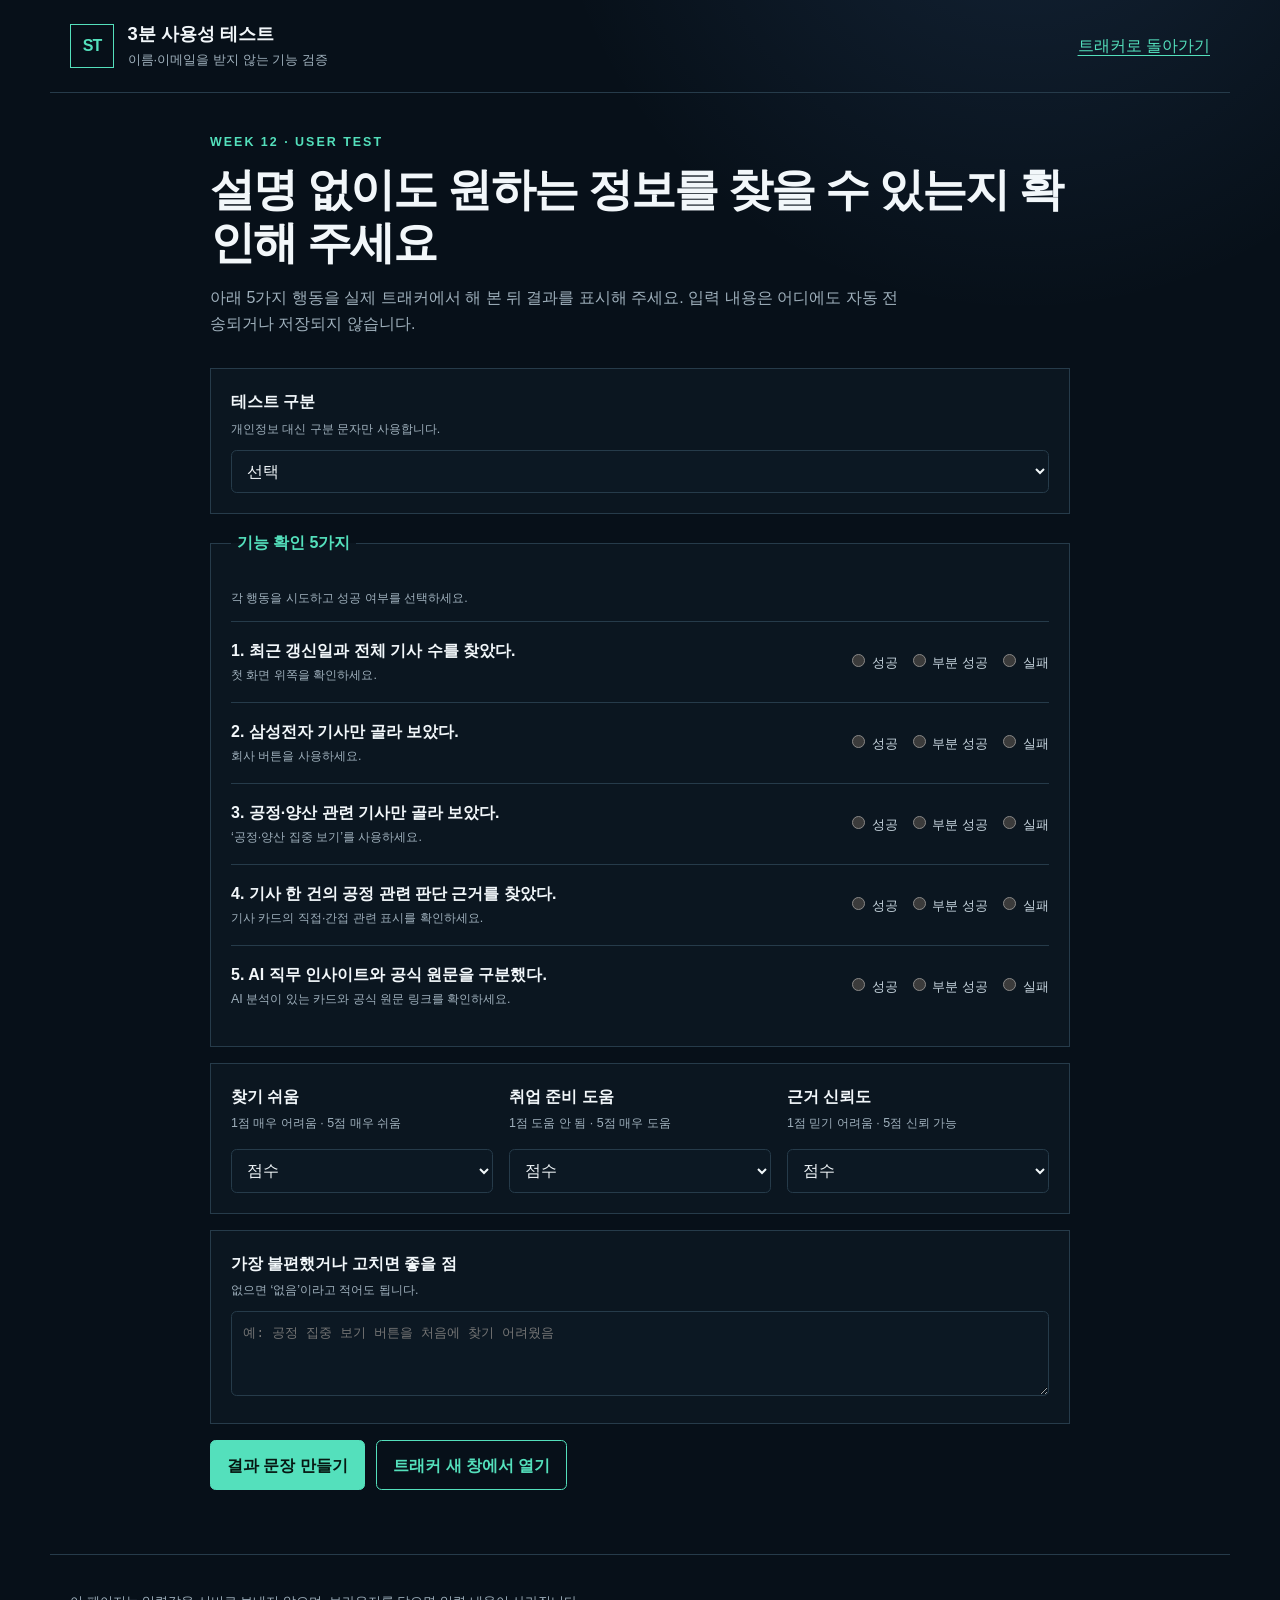
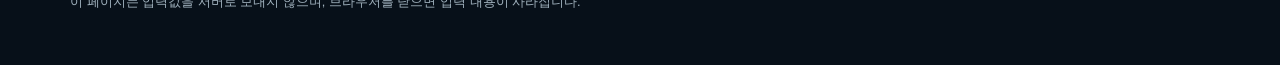
==== docs/tester.html @ a2136b30 "Add privacy-safe usability tester kit" ====
<!doctype html>
<html lang="ko">
  <head>
    <meta charset="utf-8" />
    <meta name="viewport" content="width=device-width, initial-scale=1" />
    <meta name="description" content="반도체 기술동향 트래커의 개인정보 없는 사용성 테스트입니다." />
    <title>3분 사용성 테스트 | 반도체 기술동향 트래커</title>
    <link rel="stylesheet" href="styles.css" />
    <script src="tester.js" defer></script>
  </head>
  <body>
    <header class="topbar">
      <a class="brand tester-brand" href="index.html" aria-label="트래커로 돌아가기">
        <span class="brand-mark" aria-hidden="true">ST</span>
        <div>
          <h1>3분 사용성 테스트</h1>
          <p>이름·이메일을 받지 않는 기능 검증</p>
        </div>
      </a>
      <a class="back-link" href="index.html">트래커로 돌아가기</a>
    </header>

    <main class="tester-main">
      <section class="tester-intro">
        <p class="eyebrow">WEEK 12 · USER TEST</p>
        <h2>설명 없이도 원하는 정보를 찾을 수 있는지 확인해 주세요</h2>
        <p>아래 5가지 행동을 실제 트래커에서 해 본 뒤 결과를 표시해 주세요. 입력 내용은 어디에도 자동 전송되거나 저장되지 않습니다.</p>
      </section>

      <form id="tester-form" class="tester-form">
        <section class="tester-panel">
          <label for="tester-code"><strong>테스트 구분</strong><span>개인정보 대신 구분 문자만 사용합니다.</span></label>
          <select id="tester-code" name="testerCode" required>
            <option value="">선택</option>
            <option>테스터 A</option><option>테스터 B</option><option>테스터 C</option><option>추가 테스터</option>
          </select>
        </section>

        <fieldset class="tester-panel task-list">
          <legend>기능 확인 5가지</legend>
          <p class="panel-help">각 행동을 시도하고 성공 여부를 선택하세요.</p>
          <div class="test-task" data-task="1">
            <p><strong>1. 최근 갱신일과 전체 기사 수를 찾았다.</strong><span>첫 화면 위쪽을 확인하세요.</span></p>
            <div class="task-options"><label><input type="radio" name="task1" value="성공" required /> 성공</label><label><input type="radio" name="task1" value="부분 성공" /> 부분 성공</label><label><input type="radio" name="task1" value="실패" /> 실패</label></div>
          </div>
          <div class="test-task" data-task="2">
            <p><strong>2. 삼성전자 기사만 골라 보았다.</strong><span>회사 버튼을 사용하세요.</span></p>
            <div class="task-options"><label><input type="radio" name="task2" value="성공" required /> 성공</label><label><input type="radio" name="task2" value="부분 성공" /> 부분 성공</label><label><input type="radio" name="task2" value="실패" /> 실패</label></div>
          </div>
          <div class="test-task" data-task="3">
            <p><strong>3. 공정·양산 관련 기사만 골라 보았다.</strong><span>‘공정·양산 집중 보기’를 사용하세요.</span></p>
            <div class="task-options"><label><input type="radio" name="task3" value="성공" required /> 성공</label><label><input type="radio" name="task3" value="부분 성공" /> 부분 성공</label><label><input type="radio" name="task3" value="실패" /> 실패</label></div>
          </div>
          <div class="test-task" data-task="4">
            <p><strong>4. 기사 한 건의 공정 관련 판단 근거를 찾았다.</strong><span>기사 카드의 직접·간접 관련 표시를 확인하세요.</span></p>
            <div class="task-options"><label><input type="radio" name="task4" value="성공" required /> 성공</label><label><input type="radio" name="task4" value="부분 성공" /> 부분 성공</label><label><input type="radio" name="task4" value="실패" /> 실패</label></div>
          </div>
          <div class="test-task" data-task="5">
            <p><strong>5. AI 직무 인사이트와 공식 원문을 구분했다.</strong><span>AI 분석이 있는 카드와 공식 원문 링크를 확인하세요.</span></p>
            <div class="task-options"><label><input type="radio" name="task5" value="성공" required /> 성공</label><label><input type="radio" name="task5" value="부분 성공" /> 부분 성공</label><label><input type="radio" name="task5" value="실패" /> 실패</label></div>
          </div>
        </fieldset>

        <section class="tester-panel rating-grid">
          <label><strong>찾기 쉬움</strong><span>1점 매우 어려움 · 5점 매우 쉬움</span><select name="ease" required><option value="">점수</option><option>1</option><option>2</option><option>3</option><option>4</option><option>5</option></select></label>
          <label><strong>취업 준비 도움</strong><span>1점 도움 안 됨 · 5점 매우 도움</span><select name="usefulness" required><option value="">점수</option><option>1</option><option>2</option><option>3</option><option>4</option><option>5</option></select></label>
          <label><strong>근거 신뢰도</strong><span>1점 믿기 어려움 · 5점 신뢰 가능</span><select name="trust" required><option value="">점수</option><option>1</option><option>2</option><option>3</option><option>4</option><option>5</option></select></label>
        </section>

        <section class="tester-panel">
          <label for="feedback-note"><strong>가장 불편했거나 고치면 좋을 점</strong><span>없으면 ‘없음’이라고 적어도 됩니다.</span></label>
          <textarea id="feedback-note" name="note" rows="4" required placeholder="예: 공정 집중 보기 버튼을 처음에 찾기 어려웠음"></textarea>
        </section>

        <div class="tester-actions">
          <button class="tester-primary" type="submit">결과 문장 만들기</button>
          <a class="tester-secondary" href="index.html" target="_blank" rel="noopener">트래커 새 창에서 열기</a>
        </div>
      </form>

      <section class="tester-result" id="tester-result" hidden aria-live="polite">
        <div><h2>테스트 결과</h2><p>아래 문장을 프로젝트 담당자에게 전달하면 됩니다.</p></div>
        <pre id="feedback-output"></pre>
        <button class="tester-primary" id="copy-feedback" type="button">결과 복사</button>
        <p id="copy-status" class="copy-status"></p>
      </section>
    </main>

    <footer><p>이 페이지는 입력값을 서버로 보내지 않으며, 브라우저를 닫으면 입력 내용이 사라집니다.</p></footer>
  </body>
</html>
---- docs/styles.css ----
:root {
  color-scheme: dark;
  --bg: #071019;
  --surface: #0c1823;
  --surface-2: #122331;
  --line: #263b4a;
  --text: #f2f7fa;
  --muted: #9fb0bc;
  --accent: #54e0bc;
  --accent-2: #6aa9ff;
  --max: 1180px;
}

* { box-sizing: border-box; }

body {
  margin: 0;
  min-width: 320px;
  background:
    radial-gradient(circle at 80% -10%, rgba(106, 169, 255, 0.13), transparent 30rem),
    var(--bg);
  color: var(--text);
  font-family: "Pretendard", "Noto Sans KR", "Malgun Gothic", sans-serif;
  font-size: 16px;
  line-height: 1.6;
}

button, input, select { font: inherit; }

.topbar {
  display: flex;
  align-items: center;
  justify-content: space-between;
  gap: 1.5rem;
  max-width: var(--max);
  margin: 0 auto;
  padding: 1.4rem 1.25rem;
  border-bottom: 1px solid var(--line);
}

.brand { display: flex; align-items: center; gap: 0.85rem; }
.brand-mark {
  display: grid;
  width: 2.75rem;
  height: 2.75rem;
  place-items: center;
  border: 1px solid var(--accent);
  color: var(--accent);
  font-weight: 800;
  letter-spacing: -0.06em;
}
.brand h1 { margin: 0; font-size: 1.15rem; line-height: 1.3; }
.brand p, .updated { margin: 0.15rem 0 0; color: var(--muted); font-size: 0.82rem; }

main { max-width: var(--max); margin: 0 auto; padding: 2.5rem 1.25rem 4rem; }
.overview { display: flex; justify-content: space-between; gap: 2rem; align-items: end; }
.eyebrow { margin: 0 0 0.65rem; color: var(--accent); font-size: 0.78rem; font-weight: 800; letter-spacing: 0.16em; }
.overview h2 { max-width: 700px; margin: 0; font-size: clamp(1.8rem, 4vw, 3.5rem); line-height: 1.12; letter-spacing: -0.045em; }
.overview-copy { max-width: 660px; margin: 1rem 0 0; color: var(--muted); }
.metrics { display: flex; border: 1px solid var(--line); background: rgba(12, 24, 35, 0.75); }
.metric { min-width: 7.5rem; padding: 1rem 1.25rem; }
.metric + .metric { border-left: 1px solid var(--line); }
.metric strong { display: block; color: var(--accent); font-size: 1.7rem; line-height: 1; }
.metric span { display: block; margin-top: 0.5rem; color: var(--muted); font-size: 0.82rem; }

.trend-board {
  margin-top: 2.5rem;
  padding: 1.4rem;
  border: 1px solid var(--line);
  background: linear-gradient(145deg, rgba(18, 35, 49, 0.92), rgba(7, 16, 25, 0.82));
}
.trend-heading { display: flex; align-items: end; justify-content: space-between; gap: 1rem; }
.trend-heading h2 { margin: 0; font-size: clamp(1.35rem, 3vw, 2rem); letter-spacing: -0.035em; }
.trend-copy { margin: 0.5rem 0 0; color: var(--muted); font-size: 0.9rem; }
.trend-period-tabs { display: flex; gap: 0.35rem; }
.trend-period-tabs button {
  min-width: 3.5rem;
  padding: 0.45rem 0.75rem;
  border: 1px solid var(--line);
  border-radius: 999px;
  background: transparent;
  color: var(--muted);
  cursor: pointer;
}
.trend-period-tabs button:hover, .trend-period-tabs button:focus-visible, .trend-period-tabs button.active {
  border-color: var(--accent);
  background: rgba(84, 224, 188, 0.1);
  color: var(--text);
}
.trend-metrics { display: grid; grid-template-columns: repeat(3, 1fr); margin-top: 1.25rem; border-block: 1px solid var(--line); }
.trend-metrics div { padding: 0.8rem 1rem; }
.trend-metrics div + div { border-left: 1px solid var(--line); }
.trend-metrics strong { color: var(--accent); font-size: 1.45rem; }
.trend-metrics span { margin-left: 0.5rem; color: var(--muted); font-size: 0.78rem; }
.trend-columns { display: grid; grid-template-columns: repeat(3, minmax(0, 1fr)); gap: 0.8rem; margin-top: 1rem; }
.trend-panel { padding: 1rem; border: 1px solid var(--line); background: rgba(7, 16, 25, 0.52); }
.trend-panel h3, .momentum-panel h3 { margin: 0 0 0.8rem; font-size: 0.95rem; }
.trend-panel ol, .momentum-panel ul { margin: 0; padding: 0; list-style: none; }
.trend-panel li + li { margin-top: 0.7rem; }
.rank-label { display: flex; justify-content: space-between; gap: 0.7rem; color: #dce7ed; font-size: 0.78rem; }
.rank-label strong { flex: 0 0 auto; color: var(--muted); }
.rank-bar { display: block; height: 0.22rem; margin-top: 0.3rem; overflow: hidden; border-radius: 999px; background: #1e3443; }
.rank-bar i { display: block; height: 100%; border-radius: inherit; background: linear-gradient(90deg, var(--accent), var(--accent-2)); }
.trend-empty { color: var(--muted); font-size: 0.76rem; }
.momentum-panel {
  display: grid;
  grid-template-columns: minmax(12rem, 0.7fr) 2fr;
  gap: 1rem;
  margin-top: 0.8rem;
  padding: 1rem;
  border-left: 3px solid var(--accent-2);
  background: rgba(106, 169, 255, 0.07);
}
.momentum-kicker { margin: 0 0 0.25rem; color: var(--accent-2); font-size: 0.68rem; font-weight: 800; letter-spacing: 0.12em; }
.momentum-groups { display: grid; grid-template-columns: repeat(2, minmax(0, 1fr)); gap: 1rem; }
.momentum-groups > div > strong { display: block; margin-bottom: 0.4rem; color: var(--muted); font-size: 0.74rem; }
.momentum-groups li { display: flex; justify-content: space-between; gap: 0.5rem; font-size: 0.76rem; }
.momentum-groups li + li { margin-top: 0.25rem; }
.momentum-groups li strong { color: var(--accent); }
.trend-methodology { margin: 0.8rem 0 0; color: var(--muted); font-size: 0.7rem; }
.monthly-ai-report { margin-top: 1rem; padding: 1rem; border: 1px solid rgba(84, 224, 188, 0.5); background: rgba(84, 224, 188, 0.05); }
.monthly-report-heading { display: flex; align-items: start; justify-content: space-between; gap: 1rem; }
.monthly-report-heading h3 { margin: 0; font-size: 1.05rem; }
.monthly-report-heading > span { color: var(--muted); font-size: 0.68rem; }
.monthly-report-summary { margin: 0.7rem 0; color: #dce7ed; font-size: 0.85rem; }
.process-focus-button { margin: 0 0 0.8rem; padding: 0.55rem 0.8rem; border: 1px solid var(--accent); border-radius: 0.35rem; background: rgba(84, 224, 188, 0.1); color: var(--accent); cursor: pointer; }
.process-focus-button:hover, .process-focus-button:focus-visible { background: rgba(84, 224, 188, 0.2); color: var(--text); }
.monthly-report-grid { display: grid; grid-template-columns: repeat(3, minmax(0, 1fr)); gap: 0.7rem; }
.monthly-report-grid > section { padding: 0.75rem; border: 1px solid var(--line); background: rgba(7, 16, 25, 0.45); }
.monthly-report-grid h4 { margin: 0 0 0.55rem; color: var(--accent); font-size: 0.8rem; }
.monthly-report-grid article + article { margin-top: 0.7rem; padding-top: 0.7rem; border-top: 1px solid var(--line); }
.monthly-report-grid article > strong { display: block; font-size: 0.78rem; }
.monthly-report-grid article > span { display: block; margin-top: 0.45rem; color: var(--muted); font-size: 0.67rem; font-weight: 700; }
.monthly-report-grid p, .monthly-report-grid ul { margin: 0.25rem 0; font-size: 0.73rem; }
.evidence-chips { display: flex; gap: 0.25rem; }
.evidence-chips span { padding: 0.08rem 0.3rem; border: 1px solid var(--accent-2); color: #9ac2ff; font-size: 0.6rem; }
.monthly-evidence { margin-top: 0.7rem; border-top: 1px solid var(--line); }
.monthly-evidence summary { padding-top: 0.6rem; color: var(--muted); font-size: 0.7rem; cursor: pointer; }
.monthly-evidence p, .monthly-evidence li { margin: 0.35rem 0; color: var(--muted); font-size: 0.68rem; }
.monthly-evidence a { color: var(--accent-2); }
.company-trend-panel { margin-top: 0.8rem; padding: 1rem; border: 1px solid var(--line); background: rgba(7, 16, 25, 0.52); }
.company-trend-panel h3 { margin: 0; font-size: 0.95rem; }
.company-trend-panel > div:first-child > p:last-child { margin: 0.35rem 0 0; color: var(--muted); font-size: 0.76rem; }
.company-profile-list { display: grid; grid-template-columns: repeat(3, minmax(0, 1fr)); gap: 0.65rem; margin-top: 0.8rem; }
.company-profile {
  display: grid;
  gap: 0.35rem;
  min-width: 0;
  padding: 0.75rem;
  border: 1px solid var(--line);
  background: var(--surface);
  color: var(--text);
  text-align: left;
  cursor: pointer;
}
.company-profile:hover, .company-profile:focus-visible { border-color: var(--accent); background: rgba(84, 224, 188, 0.07); }
.profile-title { display: flex; align-items: center; justify-content: space-between; gap: 0.5rem; }
.profile-title strong { color: var(--accent-2); font-size: 0.8rem; }
.profile-title em { color: var(--accent); font-size: 0.72rem; font-style: normal; }
.profile-label { margin-top: 0.25rem; color: var(--muted); font-size: 0.65rem; font-weight: 700; }
.profile-tags { display: flex; flex-wrap: wrap; gap: 0.25rem; }
.profile-tags > span { padding: 0.12rem 0.32rem; border: 1px solid #345063; color: #c7d5de; font-size: 0.65rem; }
.profile-tags small { color: var(--muted); }
.profile-empty { color: var(--muted); font-size: 0.65rem; }
.subscription {
  display: grid;
  grid-template-columns: minmax(0, 1.5fr) minmax(16rem, 0.8fr);
  gap: 1.5rem;
  align-items: center;
  margin-top: 1rem;
  padding: 1.25rem;
  border: 1px solid rgba(84, 224, 188, 0.55);
  background: linear-gradient(120deg, rgba(84, 224, 188, 0.08), rgba(106, 169, 255, 0.08));
}
.subscription h2 { margin: 0; font-size: clamp(1.15rem, 2.5vw, 1.6rem); letter-spacing: -0.025em; }
.subscription p:not(.eyebrow) { margin: 0.55rem 0 0; color: var(--muted); font-size: 0.82rem; }
.subscription-action { display: grid; gap: 0.5rem; }
.subscription-link {
  display: block;
  padding: 0.75rem 0.9rem;
  border-radius: 0.4rem;
  background: var(--accent);
  color: #071019;
  font-weight: 800;
  text-align: center;
  text-decoration: none;
}
.subscription-link:hover, .subscription-link:focus-visible { background: #91f4da; }
.subscription-action small { color: var(--muted); font-size: 0.68rem; text-align: center; }

.controls { display: flex; justify-content: space-between; gap: 1rem; margin-top: 2.5rem; padding: 1rem 0; border-block: 1px solid var(--line); }
.company-filters { display: flex; flex-wrap: wrap; gap: 0.5rem; }
.filter { padding: 0.55rem 0.9rem; border: 1px solid var(--line); border-radius: 999px; background: transparent; color: var(--muted); cursor: pointer; }
.filter:hover, .filter:focus-visible, .filter.active { border-color: var(--accent); color: var(--text); background: rgba(84, 224, 188, 0.1); }
.search input { width: min(21rem, 100%); padding: 0.65rem 0.85rem; border: 1px solid var(--line); border-radius: 0.4rem; background: var(--surface); color: var(--text); }
.search input:focus { outline: 2px solid var(--accent-2); outline-offset: 2px; }
.language-toggle {
  flex: 0 0 auto;
  padding: 0.65rem 0.85rem;
  border: 1px solid var(--accent);
  border-radius: 0.4rem;
  background: rgba(84, 224, 188, 0.1);
  color: var(--accent);
  cursor: pointer;
}
.language-toggle:hover, .language-toggle:focus-visible {
  background: rgba(84, 224, 188, 0.18);
  color: var(--text);
}
.language-toggle:disabled {
  border-color: var(--line);
  background: transparent;
  color: var(--muted);
  cursor: not-allowed;
}
.filter-panel {
  display: grid;
  grid-template-columns: minmax(0, 1fr) auto;
  gap: 1rem;
  padding: 1rem;
  border: 1px solid var(--line);
  border-top: 0;
  background: rgba(12, 24, 35, 0.62);
}
.filter-group { display: flex; align-items: center; gap: 0.8rem; }
.filter-label, .select-grid label span {
  color: var(--muted);
  font-size: 0.78rem;
  font-weight: 700;
}
.importance-group { grid-column: 1 / -1; }
.importance-filters { display: flex; flex-wrap: wrap; gap: 0.45rem; }
.select-grid {
  display: grid;
  grid-template-columns: repeat(4, minmax(0, 1fr));
  gap: 0.75rem;
}
.select-grid label { display: grid; gap: 0.35rem; }
.select-grid select {
  min-width: 0;
  padding: 0.62rem 2rem 0.62rem 0.7rem;
  border: 1px solid var(--line);
  border-radius: 0.4rem;
  background: var(--surface);
  color: var(--text);
}
.select-grid select:focus { outline: 2px solid var(--accent-2); outline-offset: 2px; }
.filter-actions { display: flex; align-self: end; gap: 0.55rem; }
.process-focus-toggle {
  padding: 0.62rem 0.8rem;
  border: 1px solid var(--accent);
  border-radius: 0.4rem;
  background: rgba(84, 224, 188, 0.1);
  color: var(--accent);
  font-weight: 700;
  cursor: pointer;
}
.process-focus-toggle:hover, .process-focus-toggle:focus-visible, .process-focus-toggle.active {
  background: var(--accent);
  color: #061712;
}
.reset-button {
  align-self: end;
  padding: 0.62rem 0.8rem;
  border: 1px solid var(--line);
  border-radius: 0.4rem;
  background: transparent;
  color: var(--muted);
  cursor: pointer;
}
.reset-button:hover, .reset-button:focus-visible { border-color: var(--accent); color: var(--text); }
.result-line { margin: 1.25rem 0; color: var(--muted); font-size: 0.9rem; }

.article-grid { display: grid; grid-template-columns: repeat(2, minmax(0, 1fr)); gap: 1rem; }
.article-card { display: flex; flex-direction: column; min-height: 15rem; padding: 1.3rem; border: 1px solid var(--line); background: linear-gradient(145deg, var(--surface), rgba(12, 24, 35, 0.55)); }
.article-card:has(.ai-analysis[open]) { grid-column: 1 / -1; }
.card-meta { display: flex; justify-content: space-between; gap: 1rem; color: var(--muted); font-size: 0.8rem; }
.company { color: var(--accent-2); font-weight: 700; }
.article-card h2 { margin: 1rem 0 0.8rem; font-size: 1.15rem; line-height: 1.45; letter-spacing: -0.02em; }
.original-title { margin: -0.35rem 0 0.8rem; color: var(--muted); font-size: 0.72rem; line-height: 1.45; }
.translated-summary {
  display: -webkit-box;
  margin: 0 0 0.8rem;
  overflow: hidden;
  color: #c7d5de;
  font-size: 0.84rem;
  -webkit-box-orient: vertical;
  -webkit-line-clamp: 3;
}
.classification { display: flex; flex-wrap: wrap; gap: 0.35rem; }
.badge { padding: 0.16rem 0.45rem; border-radius: 0.25rem; font-size: 0.7rem; font-weight: 700; }
.badge.relevance.high { background: rgba(84, 224, 188, 0.16); color: var(--accent); }
.badge.relevance.context { background: rgba(159, 176, 188, 0.12); color: var(--muted); }
.badge.job { background: rgba(106, 169, 255, 0.15); color: #9ac2ff; }
.badge.domain { border: 1px solid #345063; color: #c7d5de; }
.badge.signal { background: rgba(190, 133, 255, 0.12); color: #d5b7f8; }
.badge.technology { border: 1px solid rgba(84, 224, 188, 0.45); color: #9cf2dc; }
.process-fit-panel {
  display: flex;
  align-items: flex-start;
  gap: 0.55rem;
  margin-top: 0.8rem;
  padding: 0.62rem 0.7rem;
  border-left: 2px solid var(--line);
  background: rgba(7, 16, 25, 0.46);
}
.process-fit-panel.direct { border-left-color: var(--accent); }
.process-fit-panel.indirect { border-left-color: #9ac2ff; }
.badge.process-fit { flex: 0 0 auto; white-space: nowrap; }
.badge.process-fit.direct { background: rgba(84, 224, 188, 0.16); color: var(--accent); }
.badge.process-fit.indirect { background: rgba(106, 169, 255, 0.15); color: #9ac2ff; }
.badge.process-fit.background { background: rgba(159, 176, 188, 0.12); color: var(--muted); }
.process-fit-copy { color: #c7d5de; font-size: 0.75rem; line-height: 1.45; }
.keywords { display: flex; flex-wrap: wrap; gap: 0.4rem; margin-top: auto; padding-top: 1rem; }
.keyword { padding: 0.2rem 0.5rem; border: 1px solid #345063; color: #c7d5de; font-size: 0.75rem; }
.source-link { align-self: flex-start; margin-top: 1rem; color: var(--accent); text-underline-offset: 0.25rem; }
.source-link:hover { color: #91f4da; }
.ai-analysis { margin-top: 1rem; border: 1px solid #345063; background: rgba(7, 16, 25, 0.55); }
.ai-analysis > summary, .evidence-details > summary {
  padding: 0.7rem 0.85rem;
  color: var(--accent);
  font-weight: 700;
  cursor: pointer;
}
.ai-analysis > summary:hover, .ai-analysis > summary:focus-visible { background: rgba(84, 224, 188, 0.08); }
.analysis-body { padding: 0 0.85rem 0.9rem; }
.analysis-notice { display: flex; flex-wrap: wrap; justify-content: space-between; gap: 0.4rem; padding: 0.55rem 0; border-block: 1px solid var(--line); color: var(--muted); font-size: 0.7rem; }
.analysis-summary { color: #dce7ed; font-size: 0.87rem; }
.technology-signals { display: flex; flex-wrap: wrap; gap: 0.35rem; }
.role-insights h3, .analysis-section h3 { margin: 1rem 0 0.5rem; font-size: 0.9rem; }
.role-insights { display: grid; grid-template-columns: repeat(2, minmax(0, 1fr)); gap: 0.65rem; }
.role-insights > h3 { grid-column: 1 / -1; }
.role-insight { margin-top: 0.65rem; padding: 0.75rem; border-left: 2px solid var(--accent-2); background: rgba(18, 35, 49, 0.65); }
.role-insight h4 { margin: 0; color: #9ac2ff; font-size: 0.85rem; }
.role-insight p, .role-insight ul, .analysis-section ul, .evidence-details ul { margin: 0.35rem 0; font-size: 0.78rem; }
.role-insight strong { display: block; margin-top: 0.55rem; color: #c7d5de; font-size: 0.75rem; }
.role-insight li + li, .analysis-section li + li, .evidence-details li + li { margin-top: 0.35rem; }
.evidence-details { margin-top: 0.8rem; border-top: 1px solid var(--line); }
.evidence-details > summary { padding-inline: 0; color: #c7d5de; font-size: 0.78rem; }
.evidence-details small, .analysis-section small { display: block; margin-top: 0.2rem; color: var(--muted); }
.uncertainty { color: var(--muted); }
.ai-disclaimer { margin: 0.9rem 0 0; padding-top: 0.7rem; border-top: 1px solid var(--line); color: var(--muted); font-size: 0.7rem; }
.empty { padding: 4rem 1rem; text-align: center; border: 1px dashed var(--line); color: var(--muted); }
.empty h2 { color: var(--text); font-size: 1.2rem; }
footer { max-width: var(--max); margin: 0 auto; padding: 1.5rem 1.25rem 2.5rem; border-top: 1px solid var(--line); color: var(--muted); font-size: 0.8rem; }
.footer-link, .back-link { color: var(--accent); text-underline-offset: 0.25rem; }
.tester-brand { color: inherit; text-decoration: none; }
.tester-main { max-width: 900px; }
.tester-intro h2 { margin: 0; font-size: clamp(1.65rem, 4vw, 2.8rem); line-height: 1.18; letter-spacing: -0.04em; }
.tester-intro > p:last-child { max-width: 700px; color: var(--muted); }
.tester-form { display: grid; gap: 1rem; margin-top: 2rem; }
.tester-panel { padding: 1.25rem; border: 1px solid var(--line); background: rgba(12, 24, 35, 0.75); }
.tester-panel > label { display: grid; gap: 0.3rem; }
.tester-panel label span, .panel-help, .test-task p span { color: var(--muted); font-size: 0.78rem; }
.tester-panel select, .tester-panel textarea {
  width: 100%;
  margin-top: 0.65rem;
  padding: 0.7rem;
  border: 1px solid var(--line);
  border-radius: 0.35rem;
  background: var(--surface);
  color: var(--text);
}
.task-list { margin: 0; }
.task-list legend { padding: 0 0.35rem; color: var(--accent); font-weight: 800; }
.test-task { display: grid; grid-template-columns: minmax(0, 1fr) auto; gap: 1rem; align-items: center; padding: 1rem 0; border-top: 1px solid var(--line); }
.test-task p { display: grid; gap: 0.15rem; margin: 0; }
.task-options { display: flex; flex-wrap: wrap; gap: 0.65rem; }
.task-options label { white-space: nowrap; color: #c7d5de; font-size: 0.8rem; }
.task-options input { accent-color: var(--accent); }
.rating-grid { display: grid; grid-template-columns: repeat(3, minmax(0, 1fr)); gap: 1rem; }
.rating-grid label { min-width: 0; }
.tester-actions { display: flex; flex-wrap: wrap; gap: 0.7rem; }
.tester-primary, .tester-secondary {
  padding: 0.7rem 1rem;
  border: 1px solid var(--accent);
  border-radius: 0.35rem;
  font-weight: 800;
  text-decoration: none;
  cursor: pointer;
}
.tester-primary { background: var(--accent); color: #061712; }
.tester-secondary { background: transparent; color: var(--accent); }
.tester-result { margin-top: 1.5rem; padding: 1.25rem; border: 1px solid var(--accent); background: rgba(84, 224, 188, 0.06); }
.tester-result h2, .tester-result p { margin: 0; }
.tester-result pre { overflow-x: auto; padding: 1rem; border: 1px solid var(--line); background: var(--bg); color: #dce7ed; white-space: pre-wrap; }
.copy-status { margin-top: 0.65rem !important; color: var(--accent); font-size: 0.8rem; }
.sr-only { position: absolute; width: 1px; height: 1px; padding: 0; margin: -1px; overflow: hidden; clip: rect(0, 0, 0, 0); white-space: nowrap; border: 0; }

@media (max-width: 760px) {
  .topbar, .overview, .controls { align-items: stretch; flex-direction: column; }
  .updated { padding-left: 3.6rem; }
  .metrics { align-self: stretch; }
  .metric { flex: 1; min-width: 0; }
  .search input { width: 100%; }
  .article-grid { grid-template-columns: 1fr; }
  .role-insights { grid-template-columns: 1fr; }
  .filter-panel { grid-template-columns: 1fr; }
  .select-grid { grid-template-columns: repeat(2, minmax(0, 1fr)); }
  .reset-button { width: 100%; }
  .trend-heading { align-items: stretch; flex-direction: column; }
  .trend-columns { grid-template-columns: 1fr; }
  .momentum-panel { grid-template-columns: 1fr; }
  .company-profile-list { grid-template-columns: repeat(2, minmax(0, 1fr)); }
  .monthly-report-grid { grid-template-columns: 1fr; }
  .subscription { grid-template-columns: 1fr; }
  .test-task { grid-template-columns: 1fr; }
  .rating-grid { grid-template-columns: 1fr; }
}

@media (max-width: 480px) {
  .select-grid { grid-template-columns: 1fr; }
  .filter-group { align-items: flex-start; flex-direction: column; }
  .filter-actions { width: 100%; flex-direction: column; }
  .process-focus-toggle, .reset-button { width: 100%; }
  .trend-metrics { grid-template-columns: 1fr; }
  .trend-metrics div + div { border-top: 1px solid var(--line); border-left: 0; }
  .momentum-groups { grid-template-columns: 1fr; }
  .company-profile-list { grid-template-columns: 1fr; }
}
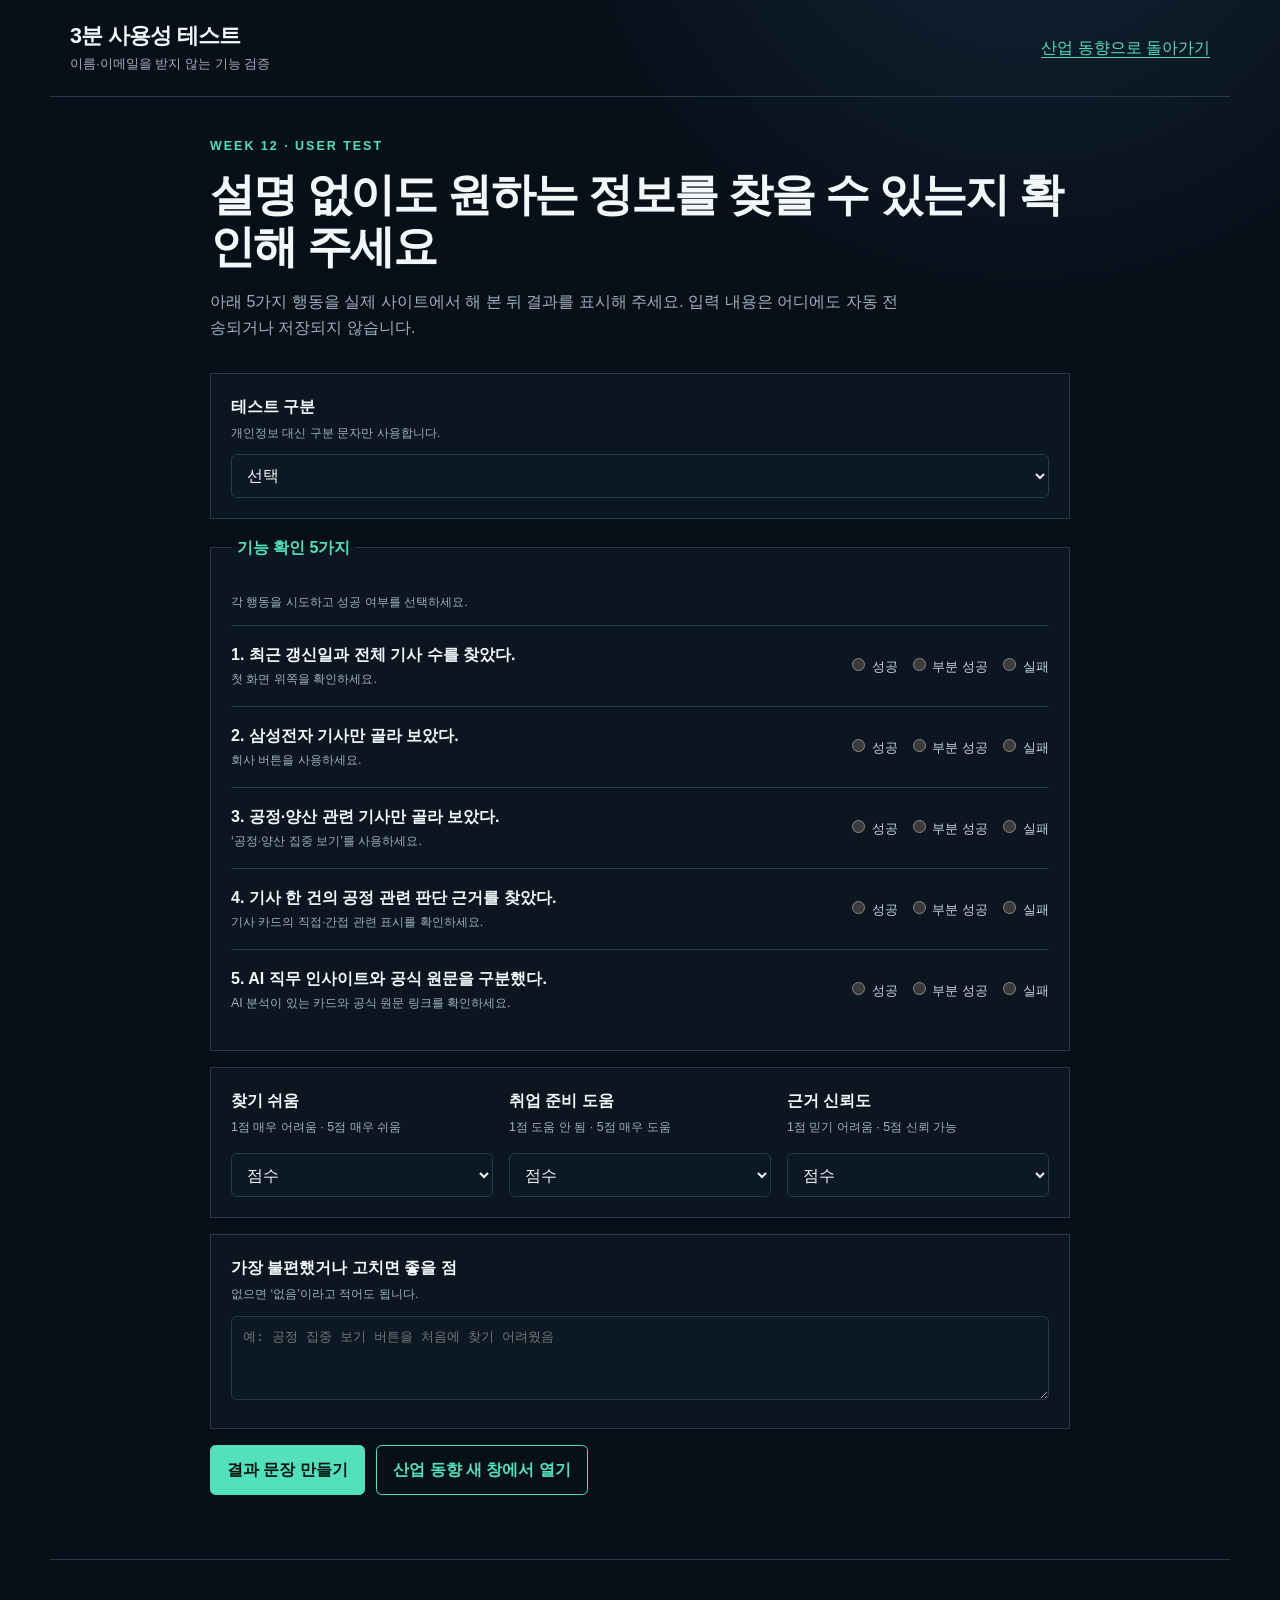
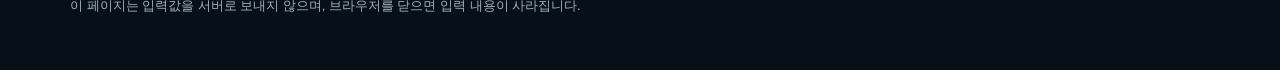
==== commit 13a723a0: "Simplify header and split trend news views" ====
--- a/docs/tester.html
+++ b/docs/tester.html
@@ -3,28 +3,27 @@
   <head>
     <meta charset="utf-8" />
     <meta name="viewport" content="width=device-width, initial-scale=1" />
-    <meta name="description" content="반도체 기술동향 트래커의 개인정보 없는 사용성 테스트입니다." />
-    <title>3분 사용성 테스트 | 반도체 기술동향 트래커</title>
+    <meta name="description" content="반도체 산업 동향 사이트의 개인정보 없는 사용성 테스트입니다." />
+    <title>3분 사용성 테스트 | 반도체 산업 동향</title>
     <link rel="stylesheet" href="styles.css" />
     <script src="tester.js" defer></script>
   </head>
   <body>
     <header class="topbar">
-      <a class="brand tester-brand" href="index.html" aria-label="트래커로 돌아가기">
-        <span class="brand-mark" aria-hidden="true">ST</span>
+      <a class="brand tester-brand" href="index.html" aria-label="산업 동향으로 돌아가기">
         <div>
           <h1>3분 사용성 테스트</h1>
           <p>이름·이메일을 받지 않는 기능 검증</p>
         </div>
       </a>
-      <a class="back-link" href="index.html">트래커로 돌아가기</a>
+      <a class="back-link" href="index.html">산업 동향으로 돌아가기</a>
     </header>
 
     <main class="tester-main">
       <section class="tester-intro">
         <p class="eyebrow">WEEK 12 · USER TEST</p>
         <h2>설명 없이도 원하는 정보를 찾을 수 있는지 확인해 주세요</h2>
-        <p>아래 5가지 행동을 실제 트래커에서 해 본 뒤 결과를 표시해 주세요. 입력 내용은 어디에도 자동 전송되거나 저장되지 않습니다.</p>
+        <p>아래 5가지 행동을 실제 사이트에서 해 본 뒤 결과를 표시해 주세요. 입력 내용은 어디에도 자동 전송되거나 저장되지 않습니다.</p>
       </section>
 
       <form id="tester-form" class="tester-form">
@@ -74,7 +73,7 @@
 
         <div class="tester-actions">
           <button class="tester-primary" type="submit">결과 문장 만들기</button>
-          <a class="tester-secondary" href="index.html" target="_blank" rel="noopener">트래커 새 창에서 열기</a>
+          <a class="tester-secondary" href="index.html" target="_blank" rel="noopener">산업 동향 새 창에서 열기</a>
         </div>
       </form>
 
--- a/docs/styles.css
+++ b/docs/styles.css
@@ -49,10 +49,32 @@
   font-weight: 800;
   letter-spacing: -0.06em;
 }
-.brand h1 { margin: 0; font-size: 1.15rem; line-height: 1.3; }
+.brand h1 { margin: 0; font-size: 1.35rem; line-height: 1.3; letter-spacing: -0.035em; }
 .brand p, .updated { margin: 0.15rem 0 0; color: var(--muted); font-size: 0.82rem; }
+.topbar-actions { display: flex; align-items: center; gap: 1rem; }
+.header-subscribe {
+  padding: 0.62rem 0.95rem;
+  border: 1px solid var(--accent);
+  border-radius: 999px;
+  background: var(--accent);
+  color: #061712;
+  font-size: 0.82rem;
+  font-weight: 800;
+  text-decoration: none;
+}
+.header-subscribe:hover, .header-subscribe:focus-visible { background: #91f4da; }
 
 main { max-width: var(--max); margin: 0 auto; padding: 2.5rem 1.25rem 4rem; }
+.chapter-bar { display: flex; align-items: center; justify-content: space-between; gap: 1.5rem; }
+.chapter-tabs { display: flex; gap: 0.4rem; padding: 0.3rem; border: 1px solid var(--line); border-radius: 999px; background: rgba(12, 24, 35, 0.75); }
+.chapter-tabs button { padding: 0.68rem 1.15rem; border: 0; border-radius: 999px; background: transparent; color: var(--muted); font-weight: 800; cursor: pointer; }
+.chapter-tabs button:hover, .chapter-tabs button:focus-visible { color: var(--text); }
+.chapter-tabs button.active { background: var(--accent); color: #061712; }
+.chapter-panel { margin-top: 1.5rem; }
+.chapter-heading { display: flex; align-items: end; justify-content: space-between; gap: 1rem; padding: 1.1rem 0; border-bottom: 1px solid var(--line); }
+.chapter-heading span { color: var(--accent-2); font-size: 0.7rem; font-weight: 800; letter-spacing: 0.12em; }
+.chapter-heading h2 { margin: 0.2rem 0 0; font-size: clamp(1.4rem, 3vw, 2.1rem); }
+.chapter-heading p { margin: 0; color: var(--muted); font-size: 0.82rem; }
 .overview { display: flex; justify-content: space-between; gap: 2rem; align-items: end; }
 .eyebrow { margin: 0 0 0.65rem; color: var(--accent); font-size: 0.78rem; font-weight: 800; letter-spacing: 0.16em; }
 .overview h2 { max-width: 700px; margin: 0; font-size: clamp(1.8rem, 4vw, 3.5rem); line-height: 1.12; letter-spacing: -0.045em; }
@@ -64,7 +86,7 @@
 .metric span { display: block; margin-top: 0.5rem; color: var(--muted); font-size: 0.82rem; }
 
 .trend-board {
-  margin-top: 2.5rem;
+  margin-top: 0;
   padding: 1.4rem;
   border: 1px solid var(--line);
   background: linear-gradient(145deg, rgba(18, 35, 49, 0.92), rgba(7, 16, 25, 0.82));
@@ -188,7 +210,7 @@
 .subscription-link:hover, .subscription-link:focus-visible { background: #91f4da; }
 .subscription-action small { color: var(--muted); font-size: 0.68rem; text-align: center; }
 
-.controls { display: flex; justify-content: space-between; gap: 1rem; margin-top: 2.5rem; padding: 1rem 0; border-block: 1px solid var(--line); }
+.controls { display: flex; justify-content: space-between; gap: 1rem; margin-top: 0; padding: 1rem 0; border-bottom: 1px solid var(--line); }
 .company-filters { display: flex; flex-wrap: wrap; gap: 0.5rem; }
 .filter { padding: 0.55rem 0.9rem; border: 1px solid var(--line); border-radius: 999px; background: transparent; color: var(--muted); cursor: pointer; }
 .filter:hover, .filter:focus-visible, .filter.active { border-color: var(--accent); color: var(--text); background: rgba(84, 224, 188, 0.1); }
@@ -388,8 +410,10 @@
 .sr-only { position: absolute; width: 1px; height: 1px; padding: 0; margin: -1px; overflow: hidden; clip: rect(0, 0, 0, 0); white-space: nowrap; border: 0; }
 
 @media (max-width: 760px) {
-  .topbar, .overview, .controls { align-items: stretch; flex-direction: column; }
-  .updated { padding-left: 3.6rem; }
+  .topbar, .controls { align-items: stretch; flex-direction: column; }
+  .topbar-actions { justify-content: space-between; }
+  .chapter-bar, .chapter-heading { align-items: stretch; flex-direction: column; }
+  .chapter-tabs { align-self: flex-start; }
   .metrics { align-self: stretch; }
   .metric { flex: 1; min-width: 0; }
   .search input { width: 100%; }
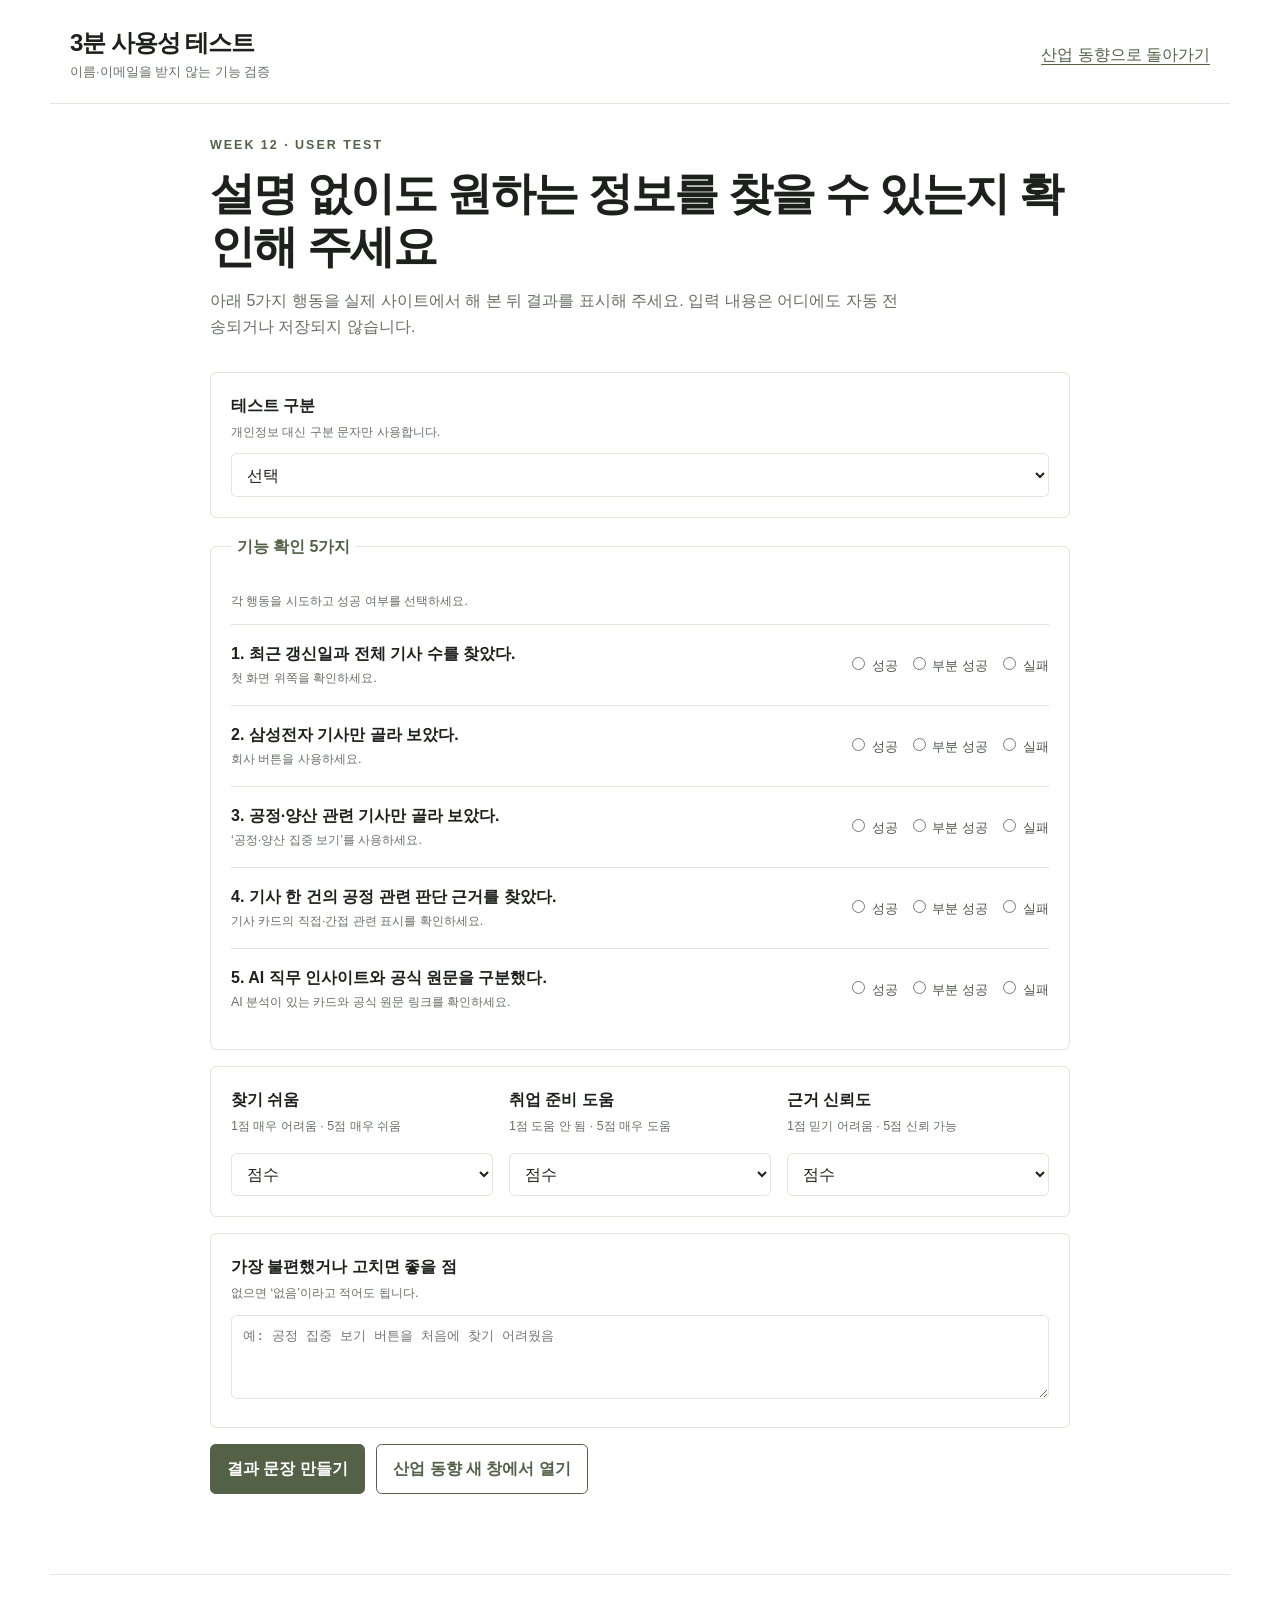
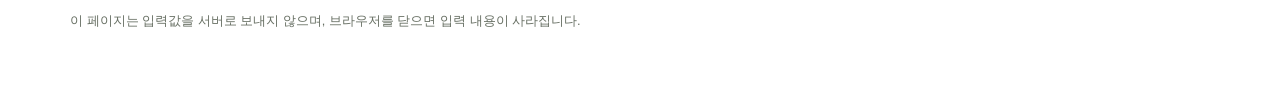
==== commit 196dc73e: "Refresh cached site theme assets" ====
--- a/docs/tester.html
+++ b/docs/tester.html
@@ -5,7 +5,7 @@
     <meta name="viewport" content="width=device-width, initial-scale=1" />
     <meta name="description" content="반도체 산업 동향 사이트의 개인정보 없는 사용성 테스트입니다." />
     <title>3분 사용성 테스트 | 반도체 산업 동향</title>
-    <link rel="stylesheet" href="styles.css" />
+    <link rel="stylesheet" href="styles.css?v=20261001-2" />
     <script src="tester.js" defer></script>
   </head>
   <body>
--- a/docs/styles.css
+++ b/docs/styles.css
@@ -1,14 +1,18 @@
 :root {
-  color-scheme: dark;
-  --bg: #071019;
-  --surface: #0c1823;
-  --surface-2: #122331;
-  --line: #263b4a;
-  --text: #f2f7fa;
-  --muted: #9fb0bc;
-  --accent: #54e0bc;
-  --accent-2: #6aa9ff;
+  color-scheme: light;
+  --bg: #ffffff;
+  --surface: #ffffff;
+  --surface-2: #f1f3ed;
+  --line: #e2e5dd;
+  --line-strong: #cbd1c3;
+  --text: #1d211c;
+  --muted: #687064;
+  --accent: #536247;
+  --accent-strong: #3f4d35;
+  --accent-soft: #edf0e8;
+  --accent-2: #6d795f;
   --max: 1180px;
+  --shadow: 0 14px 34px rgba(29, 33, 28, 0.07);
 }
 
 * { box-sizing: border-box; }
@@ -16,9 +20,7 @@
 body {
   margin: 0;
   min-width: 320px;
-  background:
-    radial-gradient(circle at 80% -10%, rgba(106, 169, 255, 0.13), transparent 30rem),
-    var(--bg);
+  background: var(--bg);
   color: var(--text);
   font-family: "Pretendard", "Noto Sans KR", "Malgun Gothic", sans-serif;
   font-size: 16px;
@@ -34,7 +36,7 @@
   gap: 1.5rem;
   max-width: var(--max);
   margin: 0 auto;
-  padding: 1.4rem 1.25rem;
+  padding: 1.7rem 1.25rem 1.35rem;
   border-bottom: 1px solid var(--line);
 }
 
@@ -49,7 +51,7 @@
   font-weight: 800;
   letter-spacing: -0.06em;
 }
-.brand h1 { margin: 0; font-size: 1.35rem; line-height: 1.3; letter-spacing: -0.035em; }
+.brand h1 { margin: 0; font-size: 1.5rem; line-height: 1.3; letter-spacing: -0.045em; font-weight: 750; }
 .brand p, .updated { margin: 0.15rem 0 0; color: var(--muted); font-size: 0.82rem; }
 .topbar-actions { display: flex; align-items: center; gap: 1rem; }
 .header-subscribe {
@@ -57,39 +59,42 @@
   border: 1px solid var(--accent);
   border-radius: 999px;
   background: var(--accent);
-  color: #061712;
+  color: #ffffff;
   font-size: 0.82rem;
   font-weight: 800;
   text-decoration: none;
 }
-.header-subscribe:hover, .header-subscribe:focus-visible { background: #91f4da; }
-
-main { max-width: var(--max); margin: 0 auto; padding: 2.5rem 1.25rem 4rem; }
+.header-subscribe:hover, .header-subscribe:focus-visible { border-color: var(--accent-strong); background: var(--accent-strong); }
+
+main { max-width: var(--max); margin: 0 auto; padding: 2rem 1.25rem 5rem; }
 .chapter-bar { display: flex; align-items: center; justify-content: space-between; gap: 1.5rem; }
-.chapter-tabs { display: flex; gap: 0.4rem; padding: 0.3rem; border: 1px solid var(--line); border-radius: 999px; background: rgba(12, 24, 35, 0.75); }
-.chapter-tabs button { padding: 0.68rem 1.15rem; border: 0; border-radius: 999px; background: transparent; color: var(--muted); font-weight: 800; cursor: pointer; }
+.chapter-tabs { display: flex; gap: 1.6rem; padding: 0; border: 0; border-radius: 0; background: transparent; }
+.chapter-tabs button { position: relative; padding: 0.7rem 0 0.8rem; border: 0; border-radius: 0; background: transparent; color: var(--muted); font-weight: 750; cursor: pointer; }
 .chapter-tabs button:hover, .chapter-tabs button:focus-visible { color: var(--text); }
-.chapter-tabs button.active { background: var(--accent); color: #061712; }
+.chapter-tabs button.active { background: transparent; color: var(--accent-strong); }
+.chapter-tabs button.active::after { position: absolute; right: 0; bottom: -1px; left: 0; height: 2px; background: var(--accent); content: ""; }
 .chapter-panel { margin-top: 1.5rem; }
 .chapter-heading { display: flex; align-items: end; justify-content: space-between; gap: 1rem; padding: 1.1rem 0; border-bottom: 1px solid var(--line); }
-.chapter-heading span { color: var(--accent-2); font-size: 0.7rem; font-weight: 800; letter-spacing: 0.12em; }
+.chapter-heading span { color: var(--accent); font-size: 0.7rem; font-weight: 800; letter-spacing: 0.12em; }
 .chapter-heading h2 { margin: 0.2rem 0 0; font-size: clamp(1.4rem, 3vw, 2.1rem); }
 .chapter-heading p { margin: 0; color: var(--muted); font-size: 0.82rem; }
 .overview { display: flex; justify-content: space-between; gap: 2rem; align-items: end; }
 .eyebrow { margin: 0 0 0.65rem; color: var(--accent); font-size: 0.78rem; font-weight: 800; letter-spacing: 0.16em; }
 .overview h2 { max-width: 700px; margin: 0; font-size: clamp(1.8rem, 4vw, 3.5rem); line-height: 1.12; letter-spacing: -0.045em; }
 .overview-copy { max-width: 660px; margin: 1rem 0 0; color: var(--muted); }
-.metrics { display: flex; border: 1px solid var(--line); background: rgba(12, 24, 35, 0.75); }
+.metrics { display: flex; border: 0; background: transparent; }
 .metric { min-width: 7.5rem; padding: 1rem 1.25rem; }
 .metric + .metric { border-left: 1px solid var(--line); }
-.metric strong { display: block; color: var(--accent); font-size: 1.7rem; line-height: 1; }
+.metric strong { display: block; color: var(--accent-strong); font-size: 1.7rem; line-height: 1; }
 .metric span { display: block; margin-top: 0.5rem; color: var(--muted); font-size: 0.82rem; }
 
 .trend-board {
   margin-top: 0;
-  padding: 1.4rem;
-  border: 1px solid var(--line);
-  background: linear-gradient(145deg, rgba(18, 35, 49, 0.92), rgba(7, 16, 25, 0.82));
+  padding: 2rem;
+  border: 1px solid var(--line);
+  border-radius: 0.45rem;
+  background: var(--surface);
+  box-shadow: var(--shadow);
 }
 .trend-heading { display: flex; align-items: end; justify-content: space-between; gap: 1rem; }
 .trend-heading h2 { margin: 0; font-size: clamp(1.35rem, 3vw, 2rem); letter-spacing: -0.035em; }
@@ -106,8 +111,8 @@
 }
 .trend-period-tabs button:hover, .trend-period-tabs button:focus-visible, .trend-period-tabs button.active {
   border-color: var(--accent);
-  background: rgba(84, 224, 188, 0.1);
-  color: var(--text);
+  background: var(--accent);
+  color: #ffffff;
 }
 .trend-metrics { display: grid; grid-template-columns: repeat(3, 1fr); margin-top: 1.25rem; border-block: 1px solid var(--line); }
 .trend-metrics div { padding: 0.8rem 1rem; }
@@ -115,14 +120,14 @@
 .trend-metrics strong { color: var(--accent); font-size: 1.45rem; }
 .trend-metrics span { margin-left: 0.5rem; color: var(--muted); font-size: 0.78rem; }
 .trend-columns { display: grid; grid-template-columns: repeat(3, minmax(0, 1fr)); gap: 0.8rem; margin-top: 1rem; }
-.trend-panel { padding: 1rem; border: 1px solid var(--line); background: rgba(7, 16, 25, 0.52); }
+.trend-panel { padding: 1.15rem; border: 1px solid var(--line); border-radius: 0.35rem; background: var(--surface); }
 .trend-panel h3, .momentum-panel h3 { margin: 0 0 0.8rem; font-size: 0.95rem; }
 .trend-panel ol, .momentum-panel ul { margin: 0; padding: 0; list-style: none; }
 .trend-panel li + li { margin-top: 0.7rem; }
-.rank-label { display: flex; justify-content: space-between; gap: 0.7rem; color: #dce7ed; font-size: 0.78rem; }
+.rank-label { display: flex; justify-content: space-between; gap: 0.7rem; color: var(--text); font-size: 0.78rem; }
 .rank-label strong { flex: 0 0 auto; color: var(--muted); }
-.rank-bar { display: block; height: 0.22rem; margin-top: 0.3rem; overflow: hidden; border-radius: 999px; background: #1e3443; }
-.rank-bar i { display: block; height: 100%; border-radius: inherit; background: linear-gradient(90deg, var(--accent), var(--accent-2)); }
+.rank-bar { display: block; height: 0.22rem; margin-top: 0.3rem; overflow: hidden; border-radius: 999px; background: var(--line); }
+.rank-bar i { display: block; height: 100%; border-radius: inherit; background: var(--accent); }
 .trend-empty { color: var(--muted); font-size: 0.76rem; }
 .momentum-panel {
   display: grid;
@@ -130,37 +135,37 @@
   gap: 1rem;
   margin-top: 0.8rem;
   padding: 1rem;
-  border-left: 3px solid var(--accent-2);
-  background: rgba(106, 169, 255, 0.07);
-}
-.momentum-kicker { margin: 0 0 0.25rem; color: var(--accent-2); font-size: 0.68rem; font-weight: 800; letter-spacing: 0.12em; }
+  border-left: 3px solid var(--accent);
+  background: var(--accent-soft);
+}
+.momentum-kicker { margin: 0 0 0.25rem; color: var(--accent); font-size: 0.68rem; font-weight: 800; letter-spacing: 0.12em; }
 .momentum-groups { display: grid; grid-template-columns: repeat(2, minmax(0, 1fr)); gap: 1rem; }
 .momentum-groups > div > strong { display: block; margin-bottom: 0.4rem; color: var(--muted); font-size: 0.74rem; }
 .momentum-groups li { display: flex; justify-content: space-between; gap: 0.5rem; font-size: 0.76rem; }
 .momentum-groups li + li { margin-top: 0.25rem; }
 .momentum-groups li strong { color: var(--accent); }
 .trend-methodology { margin: 0.8rem 0 0; color: var(--muted); font-size: 0.7rem; }
-.monthly-ai-report { margin-top: 1rem; padding: 1rem; border: 1px solid rgba(84, 224, 188, 0.5); background: rgba(84, 224, 188, 0.05); }
+.monthly-ai-report { margin-top: 1rem; padding: 1.2rem; border: 1px solid var(--line-strong); border-radius: 0.35rem; background: var(--accent-soft); }
 .monthly-report-heading { display: flex; align-items: start; justify-content: space-between; gap: 1rem; }
 .monthly-report-heading h3 { margin: 0; font-size: 1.05rem; }
 .monthly-report-heading > span { color: var(--muted); font-size: 0.68rem; }
-.monthly-report-summary { margin: 0.7rem 0; color: #dce7ed; font-size: 0.85rem; }
-.process-focus-button { margin: 0 0 0.8rem; padding: 0.55rem 0.8rem; border: 1px solid var(--accent); border-radius: 0.35rem; background: rgba(84, 224, 188, 0.1); color: var(--accent); cursor: pointer; }
-.process-focus-button:hover, .process-focus-button:focus-visible { background: rgba(84, 224, 188, 0.2); color: var(--text); }
+.monthly-report-summary { margin: 0.7rem 0; color: var(--text); font-size: 0.85rem; }
+.process-focus-button { margin: 0 0 0.8rem; padding: 0.55rem 0.8rem; border: 1px solid var(--accent); border-radius: 0.35rem; background: var(--surface); color: var(--accent-strong); cursor: pointer; }
+.process-focus-button:hover, .process-focus-button:focus-visible { background: var(--accent); color: #ffffff; }
 .monthly-report-grid { display: grid; grid-template-columns: repeat(3, minmax(0, 1fr)); gap: 0.7rem; }
-.monthly-report-grid > section { padding: 0.75rem; border: 1px solid var(--line); background: rgba(7, 16, 25, 0.45); }
+.monthly-report-grid > section { padding: 0.75rem; border: 1px solid var(--line); background: var(--surface); }
 .monthly-report-grid h4 { margin: 0 0 0.55rem; color: var(--accent); font-size: 0.8rem; }
 .monthly-report-grid article + article { margin-top: 0.7rem; padding-top: 0.7rem; border-top: 1px solid var(--line); }
 .monthly-report-grid article > strong { display: block; font-size: 0.78rem; }
 .monthly-report-grid article > span { display: block; margin-top: 0.45rem; color: var(--muted); font-size: 0.67rem; font-weight: 700; }
 .monthly-report-grid p, .monthly-report-grid ul { margin: 0.25rem 0; font-size: 0.73rem; }
 .evidence-chips { display: flex; gap: 0.25rem; }
-.evidence-chips span { padding: 0.08rem 0.3rem; border: 1px solid var(--accent-2); color: #9ac2ff; font-size: 0.6rem; }
+.evidence-chips span { padding: 0.08rem 0.3rem; border: 1px solid var(--accent-2); color: var(--accent-strong); font-size: 0.6rem; }
 .monthly-evidence { margin-top: 0.7rem; border-top: 1px solid var(--line); }
 .monthly-evidence summary { padding-top: 0.6rem; color: var(--muted); font-size: 0.7rem; cursor: pointer; }
 .monthly-evidence p, .monthly-evidence li { margin: 0.35rem 0; color: var(--muted); font-size: 0.68rem; }
-.monthly-evidence a { color: var(--accent-2); }
-.company-trend-panel { margin-top: 0.8rem; padding: 1rem; border: 1px solid var(--line); background: rgba(7, 16, 25, 0.52); }
+.monthly-evidence a { color: var(--accent-strong); }
+.company-trend-panel { margin-top: 0.8rem; padding: 1.15rem; border: 1px solid var(--line); border-radius: 0.35rem; background: var(--surface); }
 .company-trend-panel h3 { margin: 0; font-size: 0.95rem; }
 .company-trend-panel > div:first-child > p:last-child { margin: 0.35rem 0 0; color: var(--muted); font-size: 0.76rem; }
 .company-profile-list { display: grid; grid-template-columns: repeat(3, minmax(0, 1fr)); gap: 0.65rem; margin-top: 0.8rem; }
@@ -170,18 +175,19 @@
   min-width: 0;
   padding: 0.75rem;
   border: 1px solid var(--line);
+  border-radius: 0.3rem;
   background: var(--surface);
   color: var(--text);
   text-align: left;
   cursor: pointer;
 }
-.company-profile:hover, .company-profile:focus-visible { border-color: var(--accent); background: rgba(84, 224, 188, 0.07); }
+.company-profile:hover, .company-profile:focus-visible { border-color: var(--accent); background: var(--accent-soft); box-shadow: 0 8px 20px rgba(29, 33, 28, 0.06); }
 .profile-title { display: flex; align-items: center; justify-content: space-between; gap: 0.5rem; }
-.profile-title strong { color: var(--accent-2); font-size: 0.8rem; }
+.profile-title strong { color: var(--text); font-size: 0.8rem; }
 .profile-title em { color: var(--accent); font-size: 0.72rem; font-style: normal; }
 .profile-label { margin-top: 0.25rem; color: var(--muted); font-size: 0.65rem; font-weight: 700; }
 .profile-tags { display: flex; flex-wrap: wrap; gap: 0.25rem; }
-.profile-tags > span { padding: 0.12rem 0.32rem; border: 1px solid #345063; color: #c7d5de; font-size: 0.65rem; }
+.profile-tags > span { padding: 0.12rem 0.32rem; border: 1px solid var(--line-strong); color: var(--muted); font-size: 0.65rem; }
 .profile-tags small { color: var(--muted); }
 .profile-empty { color: var(--muted); font-size: 0.65rem; }
 .subscription {
@@ -191,8 +197,8 @@
   align-items: center;
   margin-top: 1rem;
   padding: 1.25rem;
-  border: 1px solid rgba(84, 224, 188, 0.55);
-  background: linear-gradient(120deg, rgba(84, 224, 188, 0.08), rgba(106, 169, 255, 0.08));
+  border: 1px solid var(--line-strong);
+  background: var(--accent-soft);
 }
 .subscription h2 { margin: 0; font-size: clamp(1.15rem, 2.5vw, 1.6rem); letter-spacing: -0.025em; }
 .subscription p:not(.eyebrow) { margin: 0.55rem 0 0; color: var(--muted); font-size: 0.82rem; }
@@ -202,32 +208,32 @@
   padding: 0.75rem 0.9rem;
   border-radius: 0.4rem;
   background: var(--accent);
-  color: #071019;
+  color: #ffffff;
   font-weight: 800;
   text-align: center;
   text-decoration: none;
 }
-.subscription-link:hover, .subscription-link:focus-visible { background: #91f4da; }
+.subscription-link:hover, .subscription-link:focus-visible { background: var(--accent-strong); }
 .subscription-action small { color: var(--muted); font-size: 0.68rem; text-align: center; }
 
 .controls { display: flex; justify-content: space-between; gap: 1rem; margin-top: 0; padding: 1rem 0; border-bottom: 1px solid var(--line); }
 .company-filters { display: flex; flex-wrap: wrap; gap: 0.5rem; }
 .filter { padding: 0.55rem 0.9rem; border: 1px solid var(--line); border-radius: 999px; background: transparent; color: var(--muted); cursor: pointer; }
-.filter:hover, .filter:focus-visible, .filter.active { border-color: var(--accent); color: var(--text); background: rgba(84, 224, 188, 0.1); }
+.filter:hover, .filter:focus-visible, .filter.active { border-color: var(--accent); color: var(--accent-strong); background: var(--accent-soft); }
 .search input { width: min(21rem, 100%); padding: 0.65rem 0.85rem; border: 1px solid var(--line); border-radius: 0.4rem; background: var(--surface); color: var(--text); }
-.search input:focus { outline: 2px solid var(--accent-2); outline-offset: 2px; }
+.search input:focus { outline: 2px solid var(--accent); outline-offset: 2px; }
 .language-toggle {
   flex: 0 0 auto;
   padding: 0.65rem 0.85rem;
   border: 1px solid var(--accent);
   border-radius: 0.4rem;
-  background: rgba(84, 224, 188, 0.1);
-  color: var(--accent);
+  background: var(--accent-soft);
+  color: var(--accent-strong);
   cursor: pointer;
 }
 .language-toggle:hover, .language-toggle:focus-visible {
-  background: rgba(84, 224, 188, 0.18);
-  color: var(--text);
+  background: var(--accent);
+  color: #ffffff;
 }
 .language-toggle:disabled {
   border-color: var(--line);
@@ -242,7 +248,7 @@
   padding: 1rem;
   border: 1px solid var(--line);
   border-top: 0;
-  background: rgba(12, 24, 35, 0.62);
+  background: var(--surface);
 }
 .filter-group { display: flex; align-items: center; gap: 0.8rem; }
 .filter-label, .select-grid label span {
@@ -266,20 +272,20 @@
   background: var(--surface);
   color: var(--text);
 }
-.select-grid select:focus { outline: 2px solid var(--accent-2); outline-offset: 2px; }
+.select-grid select:focus { outline: 2px solid var(--accent); outline-offset: 2px; }
 .filter-actions { display: flex; align-self: end; gap: 0.55rem; }
 .process-focus-toggle {
   padding: 0.62rem 0.8rem;
   border: 1px solid var(--accent);
   border-radius: 0.4rem;
-  background: rgba(84, 224, 188, 0.1);
-  color: var(--accent);
+  background: var(--accent-soft);
+  color: var(--accent-strong);
   font-weight: 700;
   cursor: pointer;
 }
 .process-focus-toggle:hover, .process-focus-toggle:focus-visible, .process-focus-toggle.active {
   background: var(--accent);
-  color: #061712;
+  color: #ffffff;
 }
 .reset-button {
   align-self: end;
@@ -294,29 +300,30 @@
 .result-line { margin: 1.25rem 0; color: var(--muted); font-size: 0.9rem; }
 
 .article-grid { display: grid; grid-template-columns: repeat(2, minmax(0, 1fr)); gap: 1rem; }
-.article-card { display: flex; flex-direction: column; min-height: 15rem; padding: 1.3rem; border: 1px solid var(--line); background: linear-gradient(145deg, var(--surface), rgba(12, 24, 35, 0.55)); }
+.article-card { display: flex; flex-direction: column; min-height: 15rem; padding: 1.4rem; border: 1px solid var(--line); border-radius: 0.4rem; background: var(--surface); transition: border-color 160ms ease, box-shadow 160ms ease, transform 160ms ease; }
+.article-card:hover { border-color: var(--line-strong); box-shadow: var(--shadow); transform: translateY(-2px); }
 .article-card:has(.ai-analysis[open]) { grid-column: 1 / -1; }
 .card-meta { display: flex; justify-content: space-between; gap: 1rem; color: var(--muted); font-size: 0.8rem; }
-.company { color: var(--accent-2); font-weight: 700; }
+.company { color: var(--accent-strong); font-weight: 750; }
 .article-card h2 { margin: 1rem 0 0.8rem; font-size: 1.15rem; line-height: 1.45; letter-spacing: -0.02em; }
 .original-title { margin: -0.35rem 0 0.8rem; color: var(--muted); font-size: 0.72rem; line-height: 1.45; }
 .translated-summary {
   display: -webkit-box;
   margin: 0 0 0.8rem;
   overflow: hidden;
-  color: #c7d5de;
+  color: #4e554a;
   font-size: 0.84rem;
   -webkit-box-orient: vertical;
   -webkit-line-clamp: 3;
 }
 .classification { display: flex; flex-wrap: wrap; gap: 0.35rem; }
 .badge { padding: 0.16rem 0.45rem; border-radius: 0.25rem; font-size: 0.7rem; font-weight: 700; }
-.badge.relevance.high { background: rgba(84, 224, 188, 0.16); color: var(--accent); }
-.badge.relevance.context { background: rgba(159, 176, 188, 0.12); color: var(--muted); }
-.badge.job { background: rgba(106, 169, 255, 0.15); color: #9ac2ff; }
-.badge.domain { border: 1px solid #345063; color: #c7d5de; }
-.badge.signal { background: rgba(190, 133, 255, 0.12); color: #d5b7f8; }
-.badge.technology { border: 1px solid rgba(84, 224, 188, 0.45); color: #9cf2dc; }
+.badge.relevance.high { background: var(--accent); color: #ffffff; }
+.badge.relevance.context { background: #f0f1ee; color: var(--muted); }
+.badge.job { background: var(--accent-soft); color: var(--accent-strong); }
+.badge.domain { border: 1px solid var(--line-strong); color: #4e554a; }
+.badge.signal { background: #f0f1ee; color: #52594d; }
+.badge.technology { border: 1px solid #aeb7a4; color: var(--accent-strong); }
 .process-fit-panel {
   display: flex;
   align-items: flex-start;
@@ -324,41 +331,41 @@
   margin-top: 0.8rem;
   padding: 0.62rem 0.7rem;
   border-left: 2px solid var(--line);
-  background: rgba(7, 16, 25, 0.46);
+  background: var(--surface);
 }
 .process-fit-panel.direct { border-left-color: var(--accent); }
-.process-fit-panel.indirect { border-left-color: #9ac2ff; }
+.process-fit-panel.indirect { border-left-color: #909b84; }
 .badge.process-fit { flex: 0 0 auto; white-space: nowrap; }
-.badge.process-fit.direct { background: rgba(84, 224, 188, 0.16); color: var(--accent); }
-.badge.process-fit.indirect { background: rgba(106, 169, 255, 0.15); color: #9ac2ff; }
-.badge.process-fit.background { background: rgba(159, 176, 188, 0.12); color: var(--muted); }
-.process-fit-copy { color: #c7d5de; font-size: 0.75rem; line-height: 1.45; }
+.badge.process-fit.direct { background: var(--accent); color: #ffffff; }
+.badge.process-fit.indirect { background: var(--accent-soft); color: var(--accent-strong); }
+.badge.process-fit.background { background: #f0f1ee; color: var(--muted); }
+.process-fit-copy { color: #4e554a; font-size: 0.75rem; line-height: 1.45; }
 .keywords { display: flex; flex-wrap: wrap; gap: 0.4rem; margin-top: auto; padding-top: 1rem; }
-.keyword { padding: 0.2rem 0.5rem; border: 1px solid #345063; color: #c7d5de; font-size: 0.75rem; }
+.keyword { padding: 0.2rem 0.5rem; border: 1px solid var(--line-strong); color: #555d51; font-size: 0.75rem; }
 .source-link { align-self: flex-start; margin-top: 1rem; color: var(--accent); text-underline-offset: 0.25rem; }
-.source-link:hover { color: #91f4da; }
-.ai-analysis { margin-top: 1rem; border: 1px solid #345063; background: rgba(7, 16, 25, 0.55); }
+.source-link:hover { color: var(--accent-strong); }
+.ai-analysis { margin-top: 1rem; border: 1px solid var(--line-strong); background: var(--surface); }
 .ai-analysis > summary, .evidence-details > summary {
   padding: 0.7rem 0.85rem;
   color: var(--accent);
   font-weight: 700;
   cursor: pointer;
 }
-.ai-analysis > summary:hover, .ai-analysis > summary:focus-visible { background: rgba(84, 224, 188, 0.08); }
+.ai-analysis > summary:hover, .ai-analysis > summary:focus-visible { background: var(--accent-soft); }
 .analysis-body { padding: 0 0.85rem 0.9rem; }
 .analysis-notice { display: flex; flex-wrap: wrap; justify-content: space-between; gap: 0.4rem; padding: 0.55rem 0; border-block: 1px solid var(--line); color: var(--muted); font-size: 0.7rem; }
-.analysis-summary { color: #dce7ed; font-size: 0.87rem; }
+.analysis-summary { color: var(--text); font-size: 0.87rem; }
 .technology-signals { display: flex; flex-wrap: wrap; gap: 0.35rem; }
 .role-insights h3, .analysis-section h3 { margin: 1rem 0 0.5rem; font-size: 0.9rem; }
 .role-insights { display: grid; grid-template-columns: repeat(2, minmax(0, 1fr)); gap: 0.65rem; }
 .role-insights > h3 { grid-column: 1 / -1; }
-.role-insight { margin-top: 0.65rem; padding: 0.75rem; border-left: 2px solid var(--accent-2); background: rgba(18, 35, 49, 0.65); }
-.role-insight h4 { margin: 0; color: #9ac2ff; font-size: 0.85rem; }
+.role-insight { margin-top: 0.65rem; padding: 0.75rem; border-left: 2px solid var(--accent); background: var(--surface); }
+.role-insight h4 { margin: 0; color: var(--accent-strong); font-size: 0.85rem; }
 .role-insight p, .role-insight ul, .analysis-section ul, .evidence-details ul { margin: 0.35rem 0; font-size: 0.78rem; }
-.role-insight strong { display: block; margin-top: 0.55rem; color: #c7d5de; font-size: 0.75rem; }
+.role-insight strong { display: block; margin-top: 0.55rem; color: #4e554a; font-size: 0.75rem; }
 .role-insight li + li, .analysis-section li + li, .evidence-details li + li { margin-top: 0.35rem; }
 .evidence-details { margin-top: 0.8rem; border-top: 1px solid var(--line); }
-.evidence-details > summary { padding-inline: 0; color: #c7d5de; font-size: 0.78rem; }
+.evidence-details > summary { padding-inline: 0; color: #4e554a; font-size: 0.78rem; }
 .evidence-details small, .analysis-section small { display: block; margin-top: 0.2rem; color: var(--muted); }
 .uncertainty { color: var(--muted); }
 .ai-disclaimer { margin: 0.9rem 0 0; padding-top: 0.7rem; border-top: 1px solid var(--line); color: var(--muted); font-size: 0.7rem; }
@@ -371,7 +378,7 @@
 .tester-intro h2 { margin: 0; font-size: clamp(1.65rem, 4vw, 2.8rem); line-height: 1.18; letter-spacing: -0.04em; }
 .tester-intro > p:last-child { max-width: 700px; color: var(--muted); }
 .tester-form { display: grid; gap: 1rem; margin-top: 2rem; }
-.tester-panel { padding: 1.25rem; border: 1px solid var(--line); background: rgba(12, 24, 35, 0.75); }
+.tester-panel { padding: 1.25rem; border: 1px solid var(--line); border-radius: 0.4rem; background: var(--surface); }
 .tester-panel > label { display: grid; gap: 0.3rem; }
 .tester-panel label span, .panel-help, .test-task p span { color: var(--muted); font-size: 0.78rem; }
 .tester-panel select, .tester-panel textarea {
@@ -388,7 +395,7 @@
 .test-task { display: grid; grid-template-columns: minmax(0, 1fr) auto; gap: 1rem; align-items: center; padding: 1rem 0; border-top: 1px solid var(--line); }
 .test-task p { display: grid; gap: 0.15rem; margin: 0; }
 .task-options { display: flex; flex-wrap: wrap; gap: 0.65rem; }
-.task-options label { white-space: nowrap; color: #c7d5de; font-size: 0.8rem; }
+.task-options label { white-space: nowrap; color: #4e554a; font-size: 0.8rem; }
 .task-options input { accent-color: var(--accent); }
 .rating-grid { display: grid; grid-template-columns: repeat(3, minmax(0, 1fr)); gap: 1rem; }
 .rating-grid label { min-width: 0; }
@@ -401,11 +408,11 @@
   text-decoration: none;
   cursor: pointer;
 }
-.tester-primary { background: var(--accent); color: #061712; }
+.tester-primary { background: var(--accent); color: #ffffff; }
 .tester-secondary { background: transparent; color: var(--accent); }
-.tester-result { margin-top: 1.5rem; padding: 1.25rem; border: 1px solid var(--accent); background: rgba(84, 224, 188, 0.06); }
+.tester-result { margin-top: 1.5rem; padding: 1.25rem; border: 1px solid var(--accent); background: var(--accent-soft); }
 .tester-result h2, .tester-result p { margin: 0; }
-.tester-result pre { overflow-x: auto; padding: 1rem; border: 1px solid var(--line); background: var(--bg); color: #dce7ed; white-space: pre-wrap; }
+.tester-result pre { overflow-x: auto; padding: 1rem; border: 1px solid var(--line); background: var(--bg); color: var(--text); white-space: pre-wrap; }
 .copy-status { margin-top: 0.65rem !important; color: var(--accent); font-size: 0.8rem; }
 .sr-only { position: absolute; width: 1px; height: 1px; padding: 0; margin: -1px; overflow: hidden; clip: rect(0, 0, 0, 0); white-space: nowrap; border: 0; }
 
